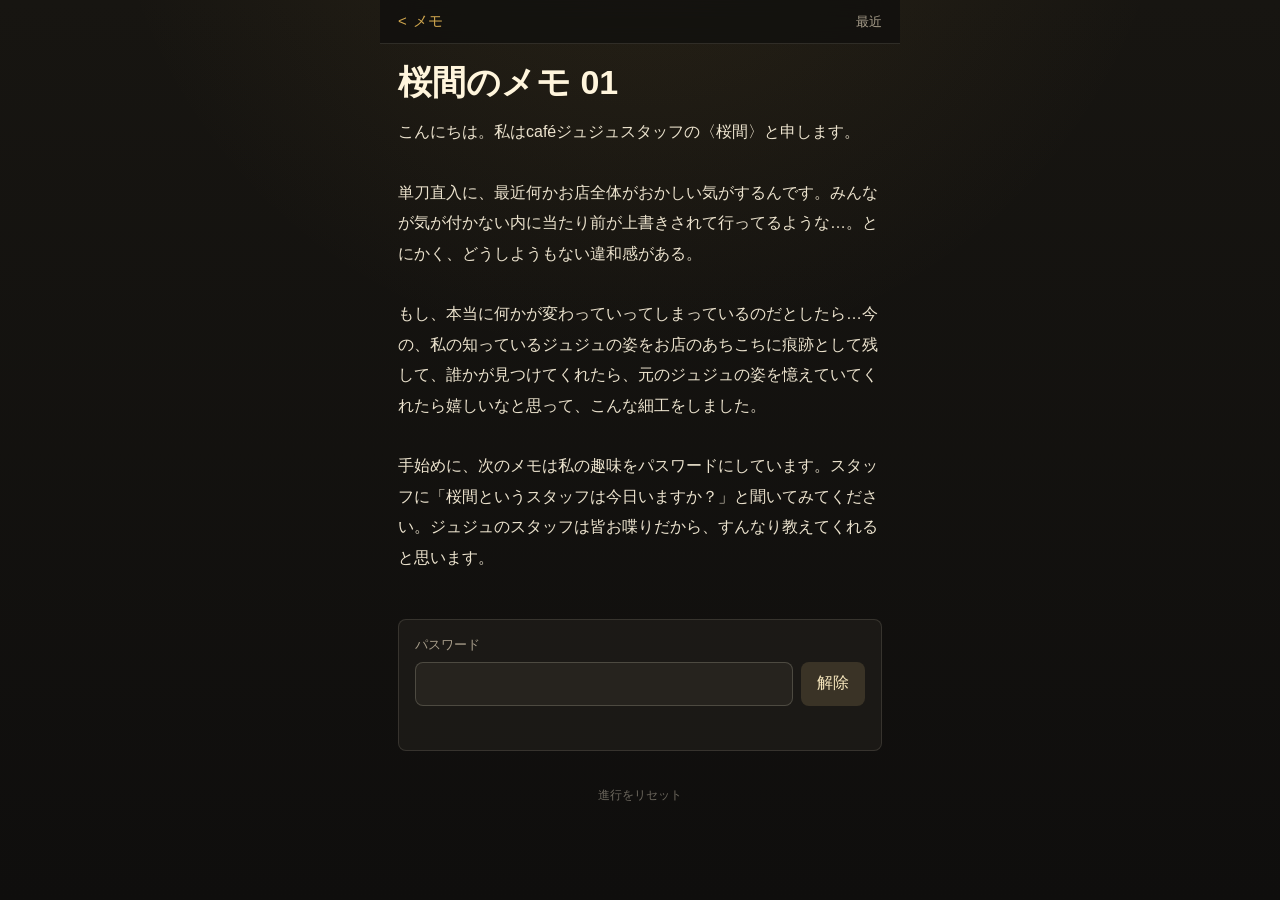
==== 1f.html @ 603c89db "Create Sakura memo HTML experience" ====
<!doctype html>
<html lang="ja">
<head>
  <meta charset="utf-8">
  <meta name="viewport" content="width=device-width, initial-scale=1, viewport-fit=cover">
  <title>桜間のメモ</title>
  <link rel="stylesheet" href="style.css">
</head>
<body data-page="1f">
  <main class="app-shell" aria-live="polite">
    <header class="memo-header">
      <p class="back-label">メモ</p>
      <p class="date-label">最近</p>
    </header>

    <section id="notes" class="notes" aria-label="桜間のメモ">
      <article class="note">
        <h1>桜間のメモ 01</h1>
        <p class="note-body">こんにちは。私はcaféジュジュスタッフの〈桜間〉と申します。

単刀直入に、最近何かお店全体がおかしい気がするんです。みんなが気が付かない内に当たり前が上書きされて行ってるような…。とにかく、どうしようもない違和感がある。

もし、本当に何かが変わっていってしまっているのだとしたら…今の、私の知っているジュジュの姿をお店のあちこちに痕跡として残して、誰かが見つけてくれたら、元のジュジュの姿を憶えていてくれたら嬉しいなと思って、こんな細工をしました。

手始めに、次のメモは私の趣味をパスワードにしています。スタッフに「桜間というスタッフは今日いますか？」と聞いてみてください。ジュジュのスタッフは皆お喋りだから、すんなり教えてくれると思います。</p>
      </article>
    </section>

    <form id="unlock-form" class="unlock-form" autocomplete="off">
      <label for="password">パスワード</label>
      <div class="input-row">
        <input id="password" name="password" type="text" inputmode="text" autocomplete="off" autocapitalize="off">
        <button type="submit">解除</button>
      </div>
      <p id="error-message" class="error-message" role="status"></p>
    </form>

    <button id="reset-button" class="reset-button" type="button" hidden>進行をリセット</button>
  </main>

  <script src="script.js"></script>
</body>
</html>
---- style.css ----
:root {
  color-scheme: dark;
  --bg: #12110f;
  --paper: #1f1d19;
  --paper-soft: #26231e;
  --text: #ece3ce;
  --muted: #a89e8b;
  --line: rgba(236, 227, 206, 0.13);
  --accent: #d2a84f;
  --danger: #c78172;
}

* {
  box-sizing: border-box;
}

html {
  min-height: 100%;
  background: var(--bg);
}

body {
  min-height: 100%;
  margin: 0;
  background:
    radial-gradient(circle at 50% -20%, rgba(210, 168, 79, 0.1), transparent 34rem),
    linear-gradient(180deg, #171511 0%, #0f0e0d 100%);
  color: var(--text);
  font-family: -apple-system, BlinkMacSystemFont, "Hiragino Sans", "Yu Gothic", "YuGothic", Meiryo, sans-serif;
  letter-spacing: 0;
}

button,
input {
  font: inherit;
}

.app-shell {
  width: min(100%, 520px);
  min-height: 100svh;
  margin: 0 auto;
  padding: calc(env(safe-area-inset-top) + 14px) 18px calc(env(safe-area-inset-bottom) + 28px);
}

.memo-header {
  position: sticky;
  top: 0;
  z-index: 2;
  display: flex;
  align-items: center;
  justify-content: space-between;
  margin: -14px -18px 18px;
  padding: calc(env(safe-area-inset-top) + 12px) 18px 12px;
  border-bottom: 1px solid var(--line);
  background: rgba(18, 17, 15, 0.86);
  backdrop-filter: blur(18px);
}

.memo-header p {
  margin: 0;
}

.back-label {
  color: var(--accent);
  font-size: 15px;
}

.back-label::before {
  content: "<";
  margin-right: 6px;
}

.date-label {
  color: var(--muted);
  font-size: 13px;
}

.notes {
  display: grid;
  gap: 22px;
}

.note {
  padding-bottom: 22px;
  border-bottom: 1px solid var(--line);
}

.note:last-child {
  border-bottom: 0;
}

.note h1 {
  margin: 0 0 15px;
  color: #fff5dc;
  font-size: clamp(24px, 7vw, 34px);
  font-weight: 700;
  line-height: 1.18;
}

.note-body {
  margin: 0;
  color: var(--text);
  font-size: 16px;
  line-height: 1.9;
  white-space: pre-line;
}

.entry-list {
  display: grid;
  gap: 10px;
  margin-top: 18px;
}

.entry-list a {
  display: block;
  border: 1px solid var(--line);
  border-radius: 8px;
  background: rgba(38, 35, 30, 0.82);
  color: var(--text);
  padding: 14px 15px;
  text-decoration: none;
}

.entry-list a::after {
  content: ">";
  float: right;
  color: var(--accent);
}

.unlock-form {
  margin-top: 24px;
  padding: 16px;
  border: 1px solid var(--line);
  border-radius: 8px;
  background: rgba(31, 29, 25, 0.78);
}

.unlock-form[hidden] {
  display: none;
}

.unlock-form label {
  display: block;
  margin-bottom: 8px;
  color: var(--muted);
  font-size: 13px;
}

.input-row {
  display: grid;
  grid-template-columns: minmax(0, 1fr) auto;
  gap: 8px;
}

.input-row input {
  width: 100%;
  min-height: 44px;
  border: 1px solid rgba(236, 227, 206, 0.2);
  border-radius: 8px;
  background: var(--paper-soft);
  color: var(--text);
  padding: 10px 12px;
  outline: none;
}

.input-row input:focus {
  border-color: rgba(210, 168, 79, 0.72);
  box-shadow: 0 0 0 3px rgba(210, 168, 79, 0.12);
}

.input-row button {
  min-height: 44px;
  border: 0;
  border-radius: 8px;
  background: #3a3326;
  color: #f7e7bd;
  padding: 0 16px;
}

.input-row button:active {
  transform: translateY(1px);
}

.error-message {
  min-height: 1.5em;
  margin: 9px 0 0;
  color: var(--danger);
  font-size: 13px;
}

.reset-button {
  display: block;
  margin: 28px auto 0;
  border: 0;
  background: transparent;
  color: rgba(236, 227, 206, 0.42);
  padding: 8px;
  font-size: 12px;
}

@media (max-width: 360px) {
  .app-shell {
    padding-left: 14px;
    padding-right: 14px;
  }

  .memo-header {
    margin-left: -14px;
    margin-right: -14px;
    padding-left: 14px;
    padding-right: 14px;
  }

  .input-row {
    grid-template-columns: 1fr;
  }
}
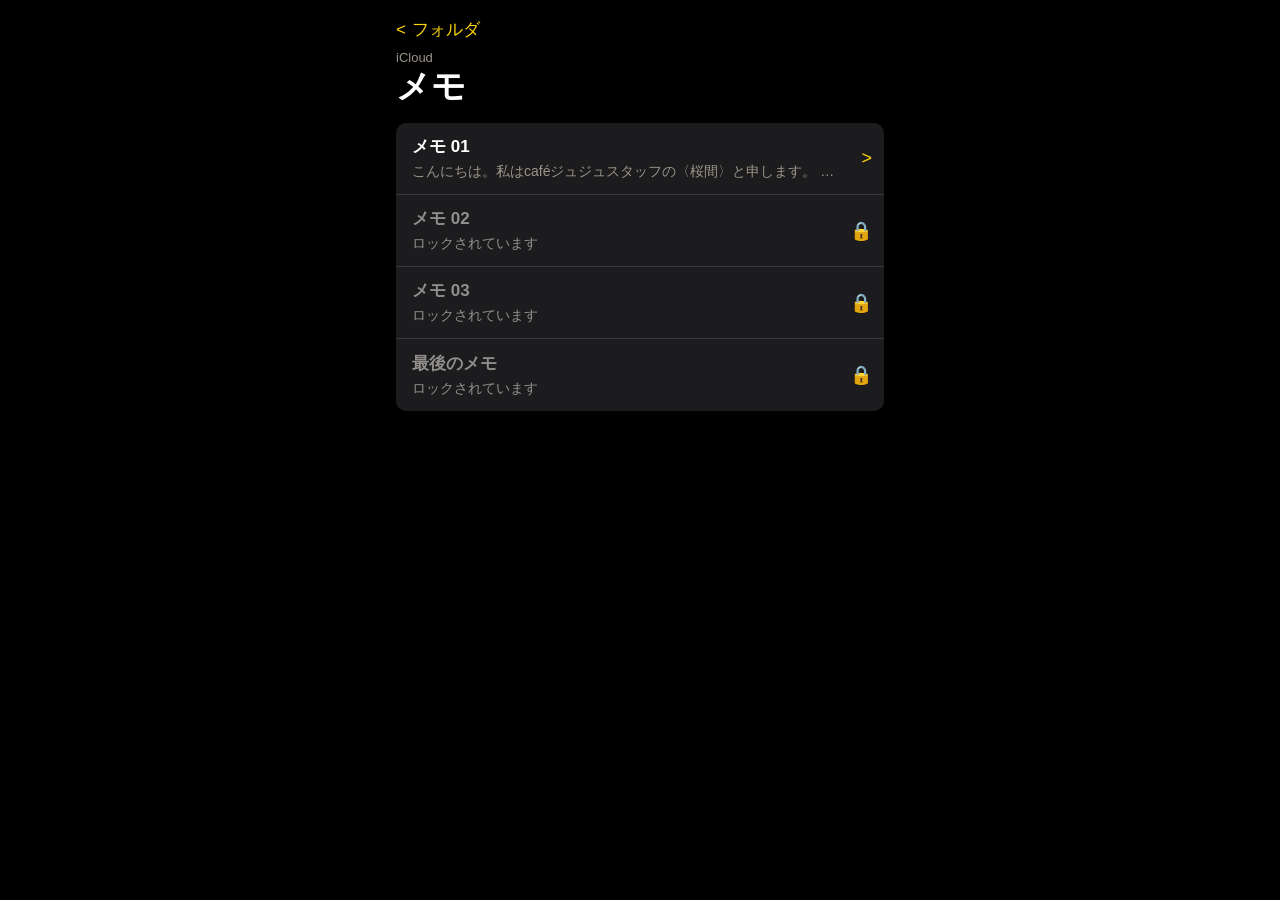
==== commit fde653ab: "Reset memo progress on reload" ====
--- a/1f.html
+++ b/1f.html
@@ -6,37 +6,40 @@
   <title>桜間のメモ</title>
   <link rel="stylesheet" href="style.css">
 </head>
-<body data-page="1f">
-  <main class="app-shell" aria-live="polite">
-    <header class="memo-header">
-      <p class="back-label">メモ</p>
-      <p class="date-label">最近</p>
+<body data-view="list" data-entry="1f">
+  <main class="phone-shell">
+    <header class="notes-topbar">
+      <p class="back-link">フォルダ</p>
+      <button id="reset-button" class="plain-button" type="button" hidden>リセット</button>
     </header>
 
-    <section id="notes" class="notes" aria-label="桜間のメモ">
-      <article class="note">
-        <h1>桜間のメモ 01</h1>
-        <p class="note-body">こんにちは。私はcaféジュジュスタッフの〈桜間〉と申します。
-
-単刀直入に、最近何かお店全体がおかしい気がするんです。みんなが気が付かない内に当たり前が上書きされて行ってるような…。とにかく、どうしようもない違和感がある。
-
-もし、本当に何かが変わっていってしまっているのだとしたら…今の、私の知っているジュジュの姿をお店のあちこちに痕跡として残して、誰かが見つけてくれたら、元のジュジュの姿を憶えていてくれたら嬉しいなと思って、こんな細工をしました。
-
-手始めに、次のメモは私の趣味をパスワードにしています。スタッフに「桜間というスタッフは今日いますか？」と聞いてみてください。ジュジュのスタッフは皆お喋りだから、すんなり教えてくれると思います。</p>
-      </article>
+    <section id="list-view" class="notes-list-view" aria-labelledby="page-title">
+      <p class="folder-label">iCloud</p>
+      <h1 id="page-title">メモ</h1>
+      <div id="memo-list" class="memo-list" aria-label="桜間のメモ一覧"></div>
     </section>
 
-    <form id="unlock-form" class="unlock-form" autocomplete="off">
-      <label for="password">パスワード</label>
-      <div class="input-row">
-        <input id="password" name="password" type="text" inputmode="text" autocomplete="off" autocapitalize="off">
-        <button type="submit">解除</button>
+    <section id="detail-view" class="memo-detail-view" hidden>
+      <header class="notes-topbar detail-topbar">
+        <a id="memo-back-link" class="back-link" href="#">メモ</a>
+        <p class="detail-date">最近</p>
+      </header>
+      <article id="memo-detail" class="memo-detail" aria-live="polite"></article>
+    </section>
+  </main>
+
+  <dialog id="unlock-dialog" class="unlock-dialog">
+    <form id="unlock-form" method="dialog">
+      <p id="unlock-title" class="dialog-title">ロックされたメモ</p>
+      <p id="unlock-help" class="dialog-help">パスワードを入力してください。</p>
+      <input id="password" name="password" type="text" inputmode="text" autocomplete="off" autocapitalize="off">
+      <p id="error-message" class="error-message" role="status"></p>
+      <div class="dialog-actions">
+        <button id="cancel-button" class="dialog-button muted" type="button">キャンセル</button>
+        <button class="dialog-button" type="submit">解除</button>
       </div>
-      <p id="error-message" class="error-message" role="status"></p>
     </form>
-
-    <button id="reset-button" class="reset-button" type="button" hidden>進行をリセット</button>
-  </main>
+  </dialog>
 
   <script src="script.js"></script>
 </body>
--- a/style.css
+++ b/style.css
@@ -1,30 +1,27 @@
 :root {
   color-scheme: dark;
-  --bg: #12110f;
-  --paper: #1f1d19;
-  --paper-soft: #26231e;
-  --text: #ece3ce;
-  --muted: #a89e8b;
-  --line: rgba(236, 227, 206, 0.13);
-  --accent: #d2a84f;
-  --danger: #c78172;
+  --bg: #000;
+  --panel: #1c1c1e;
+  --panel-2: #2c2c2e;
+  --text: #f5f1e8;
+  --subtext: #9b9488;
+  --line: rgba(255, 255, 255, 0.12);
+  --ios-yellow: #ffd60a;
+  --danger: #ff9f92;
 }
 
 * {
   box-sizing: border-box;
 }
 
-html {
-  min-height: 100%;
-  background: var(--bg);
-}
-
+html,
 body {
   min-height: 100%;
-  margin: 0;
-  background:
-    radial-gradient(circle at 50% -20%, rgba(210, 168, 79, 0.1), transparent 34rem),
-    linear-gradient(180deg, #171511 0%, #0f0e0d 100%);
+}
+
+body {
+  margin: 0;
+  background: var(--bg);
   color: var(--text);
   font-family: -apple-system, BlinkMacSystemFont, "Hiragino Sans", "Yu Gothic", "YuGothic", Meiryo, sans-serif;
   letter-spacing: 0;
@@ -35,183 +32,234 @@
   font: inherit;
 }
 
-.app-shell {
+button {
+  color: inherit;
+}
+
+.phone-shell {
   width: min(100%, 520px);
   min-height: 100svh;
   margin: 0 auto;
-  padding: calc(env(safe-area-inset-top) + 14px) 18px calc(env(safe-area-inset-bottom) + 28px);
-}
-
-.memo-header {
-  position: sticky;
-  top: 0;
-  z-index: 2;
+  padding: calc(env(safe-area-inset-top) + 8px) 16px calc(env(safe-area-inset-bottom) + 28px);
+}
+
+.notes-topbar {
   display: flex;
   align-items: center;
   justify-content: space-between;
-  margin: -14px -18px 18px;
-  padding: calc(env(safe-area-inset-top) + 12px) 18px 12px;
-  border-bottom: 1px solid var(--line);
-  background: rgba(18, 17, 15, 0.86);
-  backdrop-filter: blur(18px);
-}
-
-.memo-header p {
-  margin: 0;
-}
-
-.back-label {
-  color: var(--accent);
-  font-size: 15px;
-}
-
-.back-label::before {
+  min-height: 42px;
+}
+
+.back-link,
+.plain-button {
+  margin: 0;
+  border: 0;
+  background: transparent;
+  color: var(--ios-yellow);
+  padding: 8px 0;
+  font-size: 17px;
+  text-decoration: none;
+}
+
+.back-link::before {
   content: "<";
   margin-right: 6px;
 }
 
-.date-label {
-  color: var(--muted);
+.plain-button {
   font-size: 13px;
-}
-
-.notes {
+  opacity: 0.72;
+}
+
+.folder-label,
+.detail-date {
+  margin: 0;
+  color: var(--subtext);
+  font-size: 13px;
+}
+
+.notes-list-view h1,
+.memo-detail h1 {
+  margin: 2px 0 18px;
+  color: #fff;
+  font-size: 34px;
+  font-weight: 700;
+  line-height: 1.12;
+}
+
+.memo-list {
+  overflow: hidden;
+  border-radius: 10px;
+  background: var(--panel);
+}
+
+.memo-row {
   display: grid;
-  gap: 22px;
-}
-
-.note {
-  padding-bottom: 22px;
+  grid-template-columns: minmax(0, 1fr) 28px;
+  align-items: center;
+  width: 100%;
+  min-height: 72px;
+  border: 0;
   border-bottom: 1px solid var(--line);
-}
-
-.note:last-child {
+  background: transparent;
+  color: var(--text);
+  padding: 12px 12px 12px 16px;
+  text-align: left;
+  text-decoration: none;
+}
+
+.memo-row:last-child {
   border-bottom: 0;
 }
 
-.note h1 {
-  margin: 0 0 15px;
-  color: #fff5dc;
-  font-size: clamp(24px, 7vw, 34px);
+.memo-row:active {
+  background: rgba(255, 255, 255, 0.06);
+}
+
+.memo-row.locked {
+  cursor: pointer;
+}
+
+.memo-row-body {
+  min-width: 0;
+}
+
+.memo-row-title {
+  display: block;
+  overflow: hidden;
+  color: #fff;
+  font-size: 17px;
+  font-weight: 600;
+  line-height: 1.3;
+  text-overflow: ellipsis;
+  white-space: nowrap;
+}
+
+.memo-row-preview {
+  display: block;
+  overflow: hidden;
+  margin-top: 4px;
+  color: var(--subtext);
+  font-size: 14px;
+  line-height: 1.35;
+  text-overflow: ellipsis;
+  white-space: nowrap;
+}
+
+.memo-row-meta {
+  color: var(--ios-yellow);
+  font-size: 18px;
+  text-align: right;
+}
+
+.memo-row.locked .memo-row-title,
+.memo-row.locked .memo-row-preview {
+  color: rgba(245, 241, 232, 0.54);
+}
+
+.memo-detail {
+  padding-top: 8px;
+}
+
+.memo-detail h1 {
+  margin-top: 10px;
+}
+
+.note-body {
+  margin: 0;
+  color: var(--text);
+  font-size: 17px;
+  line-height: 1.78;
+  white-space: pre-line;
+}
+
+.unlock-dialog {
+  width: min(calc(100vw - 36px), 340px);
+  border: 0;
+  border-radius: 14px;
+  background: rgba(44, 44, 46, 0.98);
+  color: var(--text);
+  padding: 0;
+}
+
+.unlock-dialog::backdrop {
+  background: rgba(0, 0, 0, 0.58);
+}
+
+.unlock-dialog form {
+  padding: 20px 16px 0;
+}
+
+.dialog-title {
+  margin: 0;
+  text-align: center;
+  font-size: 17px;
   font-weight: 700;
-  line-height: 1.18;
-}
-
-.note-body {
-  margin: 0;
-  color: var(--text);
-  font-size: 16px;
-  line-height: 1.9;
-  white-space: pre-line;
-}
-
-.entry-list {
+}
+
+.dialog-help {
+  margin: 8px 0 14px;
+  color: rgba(245, 241, 232, 0.72);
+  text-align: center;
+  font-size: 13px;
+  line-height: 1.45;
+}
+
+.unlock-dialog input {
+  width: 100%;
+  min-height: 42px;
+  border: 1px solid rgba(255, 255, 255, 0.12);
+  border-radius: 8px;
+  background: #1c1c1e;
+  color: var(--text);
+  padding: 9px 11px;
+  outline: none;
+}
+
+.unlock-dialog input:focus {
+  border-color: rgba(255, 214, 10, 0.75);
+}
+
+.error-message {
+  min-height: 18px;
+  margin: 8px 0 2px;
+  color: var(--danger);
+  font-size: 12px;
+  text-align: center;
+}
+
+.dialog-actions {
   display: grid;
-  gap: 10px;
-  margin-top: 18px;
-}
-
-.entry-list a {
-  display: block;
-  border: 1px solid var(--line);
-  border-radius: 8px;
-  background: rgba(38, 35, 30, 0.82);
-  color: var(--text);
-  padding: 14px 15px;
-  text-decoration: none;
-}
-
-.entry-list a::after {
-  content: ">";
-  float: right;
-  color: var(--accent);
-}
-
-.unlock-form {
-  margin-top: 24px;
-  padding: 16px;
-  border: 1px solid var(--line);
-  border-radius: 8px;
-  background: rgba(31, 29, 25, 0.78);
-}
-
-.unlock-form[hidden] {
-  display: none;
-}
-
-.unlock-form label {
-  display: block;
-  margin-bottom: 8px;
-  color: var(--muted);
-  font-size: 13px;
-}
-
-.input-row {
-  display: grid;
-  grid-template-columns: minmax(0, 1fr) auto;
-  gap: 8px;
-}
-
-.input-row input {
-  width: 100%;
-  min-height: 44px;
-  border: 1px solid rgba(236, 227, 206, 0.2);
-  border-radius: 8px;
-  background: var(--paper-soft);
-  color: var(--text);
-  padding: 10px 12px;
-  outline: none;
-}
-
-.input-row input:focus {
-  border-color: rgba(210, 168, 79, 0.72);
-  box-shadow: 0 0 0 3px rgba(210, 168, 79, 0.12);
-}
-
-.input-row button {
-  min-height: 44px;
-  border: 0;
-  border-radius: 8px;
-  background: #3a3326;
-  color: #f7e7bd;
-  padding: 0 16px;
-}
-
-.input-row button:active {
-  transform: translateY(1px);
-}
-
-.error-message {
-  min-height: 1.5em;
-  margin: 9px 0 0;
-  color: var(--danger);
-  font-size: 13px;
-}
-
-.reset-button {
-  display: block;
-  margin: 28px auto 0;
-  border: 0;
+  grid-template-columns: 1fr 1fr;
+  margin: 8px -16px 0;
+  border-top: 1px solid var(--line);
+}
+
+.dialog-button {
+  min-height: 46px;
+  border: 0;
+  border-left: 1px solid var(--line);
   background: transparent;
-  color: rgba(236, 227, 206, 0.42);
-  padding: 8px;
-  font-size: 12px;
+  color: var(--ios-yellow);
+  font-size: 17px;
+}
+
+.dialog-button:first-child {
+  border-left: 0;
+}
+
+.dialog-button.muted {
+  color: rgba(245, 241, 232, 0.74);
 }
 
 @media (max-width: 360px) {
-  .app-shell {
-    padding-left: 14px;
-    padding-right: 14px;
+  .phone-shell {
+    padding-left: 12px;
+    padding-right: 12px;
   }
 
-  .memo-header {
-    margin-left: -14px;
-    margin-right: -14px;
-    padding-left: 14px;
-    padding-right: 14px;
+  .notes-list-view h1,
+  .memo-detail h1 {
+    font-size: 31px;
   }
-
-  .input-row {
-    grid-template-columns: 1fr;
-  }
-}
+}
